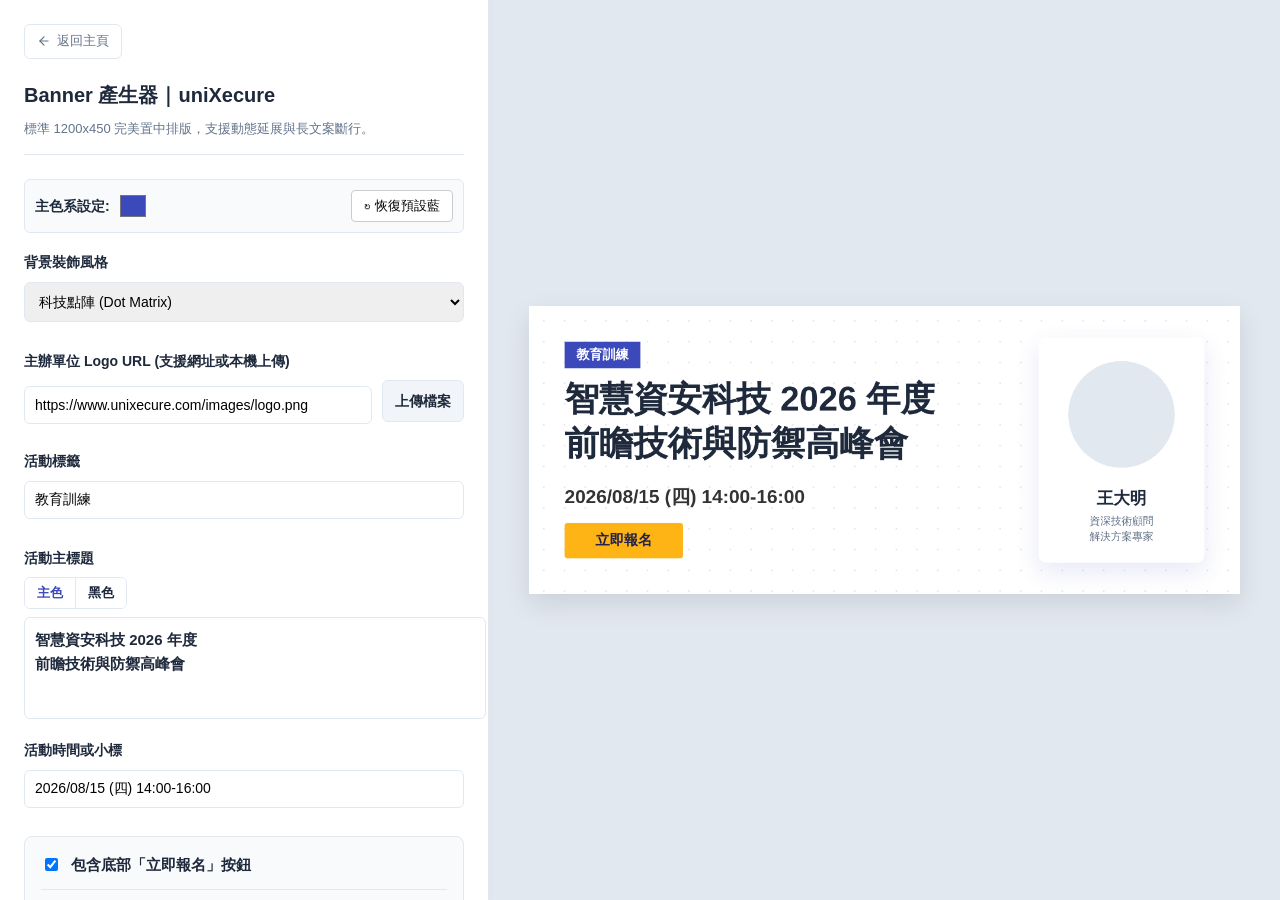
==== banner-maker/index.html @ 90fe5f15 "Update index.html" ====
<!DOCTYPE html>
<html lang="zh-TW">
<head>
    <meta charset="UTF-8">
    <title>Banner 產生器｜uniXecure</title>
    <link rel="icon" href="https://www.unixecure.com/favicon.ico" type="image/x-icon">
    <link rel="stylesheet" href="../style.css">
<style>
  /* --- Banner 專屬工具樣式 --- */
  .file-upload-wrapper { display: flex; align-items: center; gap: 10px; width: 100%; }
  .file-upload-btn { background: #f1f5f9; border: 1px solid var(--border-color); padding: 9px 12px; border-radius: 6px; font-size: 13px; cursor: pointer; color: var(--text-main); white-space: nowrap; }
  .file-upload-btn:hover { background: #e2e8f0; }
  input[type="file"] { display: none; }
  .color-picker-group { display: flex; gap: 15px; margin-bottom: 18px; padding: 10px; background: #f8fafc; border-radius: 6px; border: 1px solid var(--border-color); flex-wrap: wrap; }
  .color-item { display: flex; align-items: center; gap: 8px; font-size: 14px; font-weight: bold; width: 100%; }
  .color-item input[type="color"] { border: none; width: 30px; height: 30px; cursor: pointer; background: none; padding: 0; }
  
  /* --- 畫布預覽區樣式 --- */
  .preview-container { background-color: #e2e8f0; align-items: center; justify-content: center; padding: 40px; overflow: auto; }
  .canvas-wrapper { background: white; box-shadow: 0 10px 25px rgba(0,0,0,0.1); max-width: 100%; height: auto; display: flex; margin: auto; }
  canvas { display: block; width: 100%; height: auto; max-height: calc(100vh - 80px); object-fit: contain; }
</style>
</head>
<body class="tool-layout">

  <div class="sidebar">
    <a href="../index.html" class="back-to-home">
        <svg width="14" height="14" viewBox="0 0 24 24" fill="none" stroke="currentColor" stroke-width="2" stroke-linecap="round" stroke-linejoin="round" style="margin-right: 6px;"><line x1="19" y1="12" x2="5" y2="12"></line><polyline points="12 19 5 12 12 5"></polyline></svg>
        返回主頁
    </a>
    <div class="header">
      <h1>Banner 產生器｜uniXecure</h1>
      <p>標準 1200x450 完美置中排版，支援動態延展與長文案斷行。</p>
    </div>

    <div class="color-picker-group">
      <div class="color-item">
        主色系設定: 
        <input type="color" id="f-color" value="#3c49ba" oninput="updatePrimaryColor()">
        <button type="button" class="toolbar-btn" style="margin-left: auto; border: 1px solid #ccc; border-radius: 4px;" onclick="resetPrimaryColor()">↻ 恢復預設藍</button>
      </div>
    </div>

    <div class="form-group">
      <label>背景裝飾風格</label>
      <select id="f-bg-style" class="input-field" onchange="drawCanvas()">
        <option value="solid">純白俐落 (Solid White)</option>
        <option value="dots" selected>科技點陣 (Dot Matrix)</option>
        <option value="gradient">微光漸層 (Gradient)</option>
      </select>
    </div>

    <div class="form-group">
      <label>主辦單位 Logo URL (支援網址或本機上傳)</label>
      <div class="file-upload-wrapper">
        <input type="text" id="f-logo-url" class="input-field" value="https://www.unixecure.com/images/logo.png" oninput="loadLogoUrl()" style="margin-bottom: 0;">
        <label class="file-upload-btn">
          上傳檔案
          <input type="file" id="f-logo" accept="image/png, image/jpeg, image/svg+xml" onchange="handleImageUpload(event, 'logo')">
        </label>
      </div>
    </div>

    <div class="form-group">
      <label>活動標籤</label>
      <input type="text" id="f-tag" class="input-field" value="教育訓練" oninput="drawCanvas()">
    </div>

    <div class="form-group">
      <label>活動主標題</label>
      <div class="toolbar">
        <button type="button" class="toolbar-btn" onclick="setTextColor('primary')" style="color: var(--primary); font-weight: bold;">主色</button>
        <button type="button" class="toolbar-btn" onclick="setTextColor('#1e293b')" style="color: #1e293b; font-weight: bold;">黑色</button>
      </div>
      <div id="f-title" contenteditable="true" style="width: 100%; min-height: 80px; padding: 10px; border: 1px solid var(--border-color); border-radius: 6px; font-size: 15px; font-weight: bold; line-height: 1.6; background: #fff; outline: none; transition: 0.2s;" onfocus="this.style.borderColor='var(--primary)';" onblur="this.style.borderColor='var(--border-color)';" oninput="drawCanvas()">智慧資安科技 2026 年度<br>前瞻技術與防禦高峰會</div>
    </div>

    <div class="form-group">
      <label>活動時間或小標</label>
      <input type="text" id="f-date" class="input-field" value="2026/08/15 (四) 14:00-16:00" oninput="drawCanvas()">
    </div>

    <div class="section-card">
      <label class="section-card-header">
        <input type="checkbox" id="f-show-cta" checked onchange="toggleSection('cta-fields', this.checked); drawCanvas()"> 包含底部「立即報名」按鈕
      </label>
      <div id="cta-fields">
        <input type="text" id="f-cta-text" class="input-field" value="立即報名" oninput="drawCanvas()" style="margin-bottom: 0;">
      </div>
    </div>

    <div class="section-card">
      <label class="section-card-header">
        <input type="checkbox" id="f-show-speaker" checked onchange="toggleSection('speaker-fields', this.checked); drawCanvas()"> 包含右側講者資訊
      </label>
      <div id="speaker-fields">
        <div class="form-group">
          <label>講者照片 (自動裁切為圓形)</label>
          <div class="file-upload-wrapper">
            <label class="file-upload-btn">
              選擇檔案
              <input type="file" id="f-speaker-img" accept="image/png, image/jpeg" onchange="handleImageUpload(event, 'speaker')">
            </label>
          </div>
        </div>

        <div class="form-group">
          <label>講者姓名</label>
          <input type="text" id="f-speaker-name" class="input-field" value="王大明" oninput="drawCanvas()">
        </div>

        <div class="form-group" style="margin-bottom: 0;">
          <label>講者職稱 / 單位 (支援長文案與自動換行)</label>
          <textarea id="f-speaker-title" class="input-field" style="min-height: 70px; resize: vertical; margin-bottom: 0;" oninput="drawCanvas()">資深技術顧問
解決方案專家</textarea>
        </div>
      </div>
    </div>

    <button class="btn-download" onclick="downloadBanner()">
      <svg xmlns="http://www.w3.org/2000/svg" width="20" height="20" viewBox="0 0 24 24" fill="none" stroke="currentColor" stroke-width="2" stroke-linecap="round" stroke-linejoin="round">
        <path d="M21 15v4a2 2 0 0 1-2 2H5a2 2 0 0 1-2-2v-4"></path>
        <polyline points="7 10 12 15 17 10"></polyline>
        <line x1="12" y1="15" x2="12" y2="3"></line>
      </svg>
      下載 Banner 圖片 (PNG)
    </button>
  </div>

  <div class="preview-container">
    <div class="canvas-wrapper">
      <canvas id="bannerCanvas"></canvas>
    </div>
  </div>

  <script>
    const canvas = document.getElementById('bannerCanvas');
    const ctx = canvas.getContext('2d');
    
    let images = {
      logo: null,
      speaker: null
    };

    let currentPrimaryHex = '#3c49ba';

    function hexToRgb(hex) {
      let r = parseInt(hex.slice(1, 3), 16) || 0;
      let g = parseInt(hex.slice(3, 5), 16) || 0;
      let b = parseInt(hex.slice(5, 7), 16) || 0;
      return `rgb(${r}, ${g}, ${b})`;
    }

    function hexToRgba(hex, alpha) {
      let r = parseInt(hex.slice(1, 3), 16) || 0;
      let g = parseInt(hex.slice(3, 5), 16) || 0;
      let b = parseInt(hex.slice(5, 7), 16) || 0;
      return `rgba(${r}, ${g}, ${b}, ${alpha})`;
    }

    function resetPrimaryColor() {
      document.getElementById('f-color').value = '#3c49ba';
      updatePrimaryColor();
    }

    function updatePrimaryColor() {
      const newHex = document.getElementById('f-color').value;
      const oldRgb = hexToRgb(currentPrimaryHex);
      const newRgb = hexToRgb(newHex);
      
      const titleEl = document.getElementById('f-title');
      titleEl.innerHTML = titleEl.innerHTML.replace(new RegExp(currentPrimaryHex, 'gi'), newHex);
      titleEl.innerHTML = titleEl.innerHTML.replace(new RegExp(oldRgb.replace('(', '\\(').replace(')', '\\)'), 'gi'), newRgb);
      
      currentPrimaryHex = newHex;
      document.documentElement.style.setProperty('--primary', newHex);
      drawCanvas();
    }

    function setTextColor(hexCode) {
      const color = hexCode === 'primary' ? currentPrimaryHex : hexCode;
      document.execCommand('styleWithCSS', false, true);
      document.execCommand('foreColor', false, color);
      drawCanvas();
    }

    function toggleSection(id, show) {
      document.getElementById(id).style.display = show ? 'block' : 'none';
    }

    // 載入網址 Logo (防 CORS 崩潰機制)
   

    function handleImageUpload(event, type) {
      const file = event.target.files[0];
      if (!file) return;
      if (type === 'logo') {
        document.getElementById('f-logo-url').value = ''; // 若上傳本機檔案則清空網址列
      }
      const reader = new FileReader();
      reader.onload = function(e) {
        const img = new Image();
        img.onload = function() { images[type] = img; drawCanvas(); }
        img.src = e.target.result;
      }
      reader.readAsDataURL(file);
    }

    function roundRect(ctx, x, y, width, height, radius) {
      ctx.beginPath();
      ctx.moveTo(x + radius, y);
      ctx.lineTo(x + width - radius, y);
      ctx.quadraticCurveTo(x + width, y, x + width, y + radius);
      ctx.lineTo(x + width, y + height - radius);
      ctx.quadraticCurveTo(x + width, y + height, x + width - radius, y + height);
      ctx.lineTo(x + radius, y + height);
      ctx.quadraticCurveTo(x, y + height, x, y + height - radius);
      ctx.lineTo(x, y + radius);
      ctx.quadraticCurveTo(x, y, x + radius, y);
      ctx.closePath();
    }

    function getTokensFromNode(node, defaultColor) {
      let tokens = [];
      function traverse(n, color) {
        if (n.nodeType === 3) {
          let text = n.textContent;
          let parts = text.match(/([a-zA-Z0-9]+|\s|.)/g) || [];
          parts.forEach(p => tokens.push({ text: p, color: color }));
        } else if (n.nodeType === 1) {
          if (n.tagName === 'BR' || n.tagName === 'DIV' || n.tagName === 'P') {
            if (tokens.length > 0 && tokens[tokens.length-1].text !== '\n') {
              tokens.push({ text: '\n', color: color });
            }
          }
          let c = color;
          if (n.style && n.style.color) c = n.style.color;
          else if (n.tagName === 'FONT' && n.color) c = n.color;
          n.childNodes.forEach(child => traverse(child, c));
        }
      }
      traverse(node, defaultColor);
      return tokens;
    }

    function measureColoredText(ctx, tokens, maxWidth, lineHeight) {
      let cx = 0;
      let lines = 1;
      for (let i = 0; i < tokens.length; i++) {
        let token = tokens[i];
        if (token.text === '\n') { cx = 0; lines++; continue; }
        let w = ctx.measureText(token.text).width;
        if (cx + w > maxWidth && cx !== 0 && token.text.trim() !== '') {
          cx = 0; lines++;
        }
        cx += w;
      }
      return lines * lineHeight;
    }

    function drawColoredText(ctx, tokens, x, y, maxWidth, lineHeight) {
      ctx.textBaseline = 'top';
      let cx = x;
      let cy = y;
      for (let i = 0; i < tokens.length; i++) {
        let token = tokens[i];
        if (token.text === '\n') { cx = x; cy += lineHeight; continue; }
        
        ctx.fillStyle = token.color;
        let w = ctx.measureText(token.text).width;
        
        if (cx + w > x + maxWidth && cx !== x && token.text.trim() !== '') {
          cx = x; cy += lineHeight;
        }
        ctx.fillText(token.text, cx, cy);
        cx += w;
      }
      ctx.textBaseline = 'alphabetic';
    }

    function drawWrappedTextCentered(ctx, text, x, y, maxWidth, lineHeight) {
      let paragraphs = (text || "").split('\n');
      let cy = y;
      
      paragraphs.forEach(paragraph => {
        let chars = paragraph.split('');
        let line = '';
        for (let n = 0; n < chars.length; n++) {
          let testLine = line + chars[n];
          let metrics = ctx.measureText(testLine);
          if (metrics.width > maxWidth && n > 0) {
            ctx.fillText(line, x, cy);
            line = chars[n];
            cy += lineHeight;
          } else {
            line = testLine;
          }
        }
        ctx.fillText(line, x, cy);
        cy += lineHeight;
      });
    }

    // --- 核心排版引擎 ---
    function drawCanvas() {
      // 加入防呆層，如果繪圖拋出錯誤，會直接在畫布上顯示紅字，確保不會「一片空白」
      try {
        const showSpeaker = document.getElementById('f-show-speaker').checked;
        const showCta = document.getElementById('f-show-cta').checked;
        const primaryColor = document.getElementById('f-color').value;
        const bgStyle = document.getElementById('f-bg-style').value;
        const tagText = document.getElementById('f-tag').value || "";
        const dateText = document.getElementById('f-date').value || "";

        const elementGap = 26;

        // 1. 測量 Logo & Tag 區塊
        const logoH = 45;
        const tagH = 45;
        const row1H = (images.logo || tagText) ? Math.max(logoH, tagH) : 0;

        // 2. 測量標題區塊
        ctx.font = 'bold 58px "Microsoft JhengHei", sans-serif';
        const titleEl = document.getElementById('f-title');
        const titleTokens = getTokensFromNode(titleEl, '#1e293b');
        const maxTitleW = showSpeaker ? 700 : 1050;
        const titleLineH = 75;
        const row2H = measureColoredText(ctx, titleTokens, maxTitleW, titleLineH);

        // 3. 測量時間與按鈕
        const row3H = dateText ? 32 : 0;
        const row4H = showCta ? 60 : 0;

        // 計算總內容高度
        let rows = [];
        if (row1H > 0) rows.push(row1H);
        if (row2H > 0) rows.push(row2H);
        if (row3H > 0) rows.push(row3H);
        if (row4H > 0) rows.push(row4H);
        
        const totalContentH = rows.reduce((sum, h) => sum + h, 0) + (rows.length > 1 ? (rows.length - 1) * elementGap : 0);

        // 4. 設定 Canvas 尺寸 (扁預設: 1200x450)
        const PRESET_FLAT_HEIGHT = 450; 
        let finalHeight = Math.max(PRESET_FLAT_HEIGHT, totalContentH + 120); 
        if (showSpeaker) {
          finalHeight = Math.max(finalHeight, 380 + 80); 
        }

        canvas.width = 1200;
        canvas.height = finalHeight;

        // 繪製背景
        ctx.fillStyle = '#ffffff';
        ctx.fillRect(0, 0, canvas.width, canvas.height);

        if (bgStyle === 'dots') {
          ctx.fillStyle = hexToRgba(primaryColor, 0.15);
          for (let x = 25; x < canvas.width; x += 35) {
            for (let y = 25; y < canvas.height; y += 35) {
              ctx.beginPath(); ctx.arc(x, y, 1.5, 0, Math.PI * 2); ctx.fill();
            }
          }
        } else if (bgStyle === 'gradient') {
          const gradient = ctx.createLinearGradient(0, 0, canvas.width, canvas.height);
          gradient.addColorStop(0, '#ffffff');
          gradient.addColorStop(1, hexToRgba(primaryColor, 0.15));
          ctx.fillStyle = gradient;
          ctx.fillRect(0, 0, canvas.width, canvas.height);
        }

        // 5. 計算完美置中 Y 軸
        let currentY = (finalHeight - totalContentH) / 2;

        // [Row 1] Logo & Tag
        if (row1H > 0) {
          let tagStartX = 60;
          if (images.logo && images.logo.height > 0) {
            const logoScale = logoH / images.logo.height;
            const logoW = images.logo.width * logoScale;
            ctx.drawImage(images.logo, 60, currentY, logoW, logoH);
            tagStartX += logoW + 24;
          }
          
          if (tagText) {
            ctx.font = 'bold 22px "Microsoft JhengHei", sans-serif';
            const tagW = ctx.measureText(tagText).width + 40;
            ctx.fillStyle = primaryColor;
            ctx.fillRect(tagStartX, currentY, tagW, tagH); 
            
            ctx.fillStyle = '#ffffff';
            ctx.textAlign = 'center';
            ctx.textBaseline = 'middle';
            ctx.fillText(tagText, tagStartX + tagW / 2, currentY + tagH / 2);
            ctx.textAlign = 'left';
            ctx.textBaseline = 'alphabetic';
          }
          currentY += row1H + elementGap;
        }

        // [Row 2] Title
        ctx.font = 'bold 58px "Microsoft JhengHei", sans-serif';
        drawColoredText(ctx, titleTokens, 60, currentY, maxTitleW, titleLineH);
        currentY += row2H + elementGap;

        // [Row 3] Date
        if (row3H > 0) {
          ctx.fillStyle = '#333333';
          ctx.font = 'bold 32px "Microsoft JhengHei", sans-serif';
          ctx.textBaseline = 'top';
          ctx.fillText(dateText, 60, currentY);
          ctx.textBaseline = 'alphabetic';
          currentY += row3H + elementGap;
        }

        // [Row 4] CTA Button
        if (row4H > 0) {
          ctx.fillStyle = '#ffb415';
          roundRect(ctx, 60, currentY, 200, row4H, 6);
          ctx.fill();
          
          ctx.fillStyle = '#21234a';
          ctx.font = 'bold 24px "Microsoft JhengHei", sans-serif';
          const ctaText = document.getElementById('f-cta-text').value || "立即報名";
          ctx.textAlign = 'center';
          ctx.textBaseline = 'middle';
          ctx.fillText(ctaText, 160, currentY + row4H / 2);
          ctx.textAlign = 'left';
          ctx.textBaseline = 'alphabetic';
        }

        // 6. 繪製右側講者卡片
        if (showSpeaker) {
          const cardW = 280;
          const cardH = 380;
          const cardX = 860;
          const cardY = (finalHeight - cardH) / 2;
          
          // 陰影 (更淺、更糊、主色系)
          ctx.shadowColor = hexToRgba(primaryColor, 0.12);
          ctx.shadowBlur = 40;
          ctx.shadowOffsetY = 15;
          ctx.fillStyle = '#ffffff';
          roundRect(ctx, cardX, cardY, cardW, cardH, 16);
          ctx.fill();
          
          ctx.shadowColor = 'transparent';

          const imgRadius = 90;
          const imgX = cardX + cardW / 2;
          const imgY = cardY + 130;

          ctx.save();
          ctx.beginPath();
          ctx.arc(imgX, imgY, imgRadius, 0, Math.PI * 2, true);
          ctx.closePath();
          ctx.clip();

          if (images.speaker && images.speaker.width > 0) {
            const size = Math.min(images.speaker.width, images.speaker.height);
            const sx = (images.speaker.width - size) / 2;
            const sy = (images.speaker.height - size) / 2;
            ctx.drawImage(images.speaker, sx, sy, size, size, imgX - imgRadius, imgY - imgRadius, imgRadius * 2, imgRadius * 2);
          } else {
            ctx.fillStyle = '#e2e8f0';
            ctx.fill();
          }
          ctx.restore();

          const speakerName = document.getElementById('f-speaker-name').value || "";
          ctx.textAlign = 'center';
          ctx.fillStyle = '#1e293b';
          ctx.font = 'bold 28px "Microsoft JhengHei", sans-serif';
          ctx.fillText(speakerName, cardX + cardW / 2, cardY + 280);

          const speakerTitle = document.getElementById('f-speaker-title').value || "";
          ctx.fillStyle = '#64748b';
          ctx.font = '18px "Microsoft JhengHei", sans-serif';
          drawWrappedTextCentered(ctx, speakerTitle, cardX + cardW / 2, cardY + 315, cardW - 40, 26);
          
          ctx.textAlign = 'left';
        }

      } catch (err) {
        // 防護網：如果有語法或取值錯誤，將直接在畫布印出紅字，而不會一片空白
        canvas.width = 1200; canvas.height = 450;
        ctx.fillStyle = '#ffffff'; ctx.fillRect(0, 0, 1200, 450);
        ctx.fillStyle = '#E1251B'; ctx.font = '24px sans-serif';
        ctx.fillText('繪圖發生錯誤，請檢查輸入內容：', 50, 100);
        ctx.fillText(err.message, 50, 140);
        console.error(err);
      }
    }

    // 載入網址 Logo (防 CORS 崩潰機制升級版)
function loadLogoUrl() {
  const url = document.getElementById('f-logo-url').value.trim();
  if (!url) {
    images.logo = null;
    drawCanvas();
    return;
  }
  
  const img = new Image();
  img.crossOrigin = "Anonymous"; // 第一次嘗試：標準跨域請求
  img.onload = () => { images.logo = img; drawCanvas(); };
  img.onerror = () => { 
    // 第一次失敗時，使用 CORS Proxy 代理服務繞過限制
    const proxyUrl = 'https://api.allorigins.win/raw?url=' + encodeURIComponent(url);
    const proxyImg = new Image();
    proxyImg.crossOrigin = "Anonymous";
    
    proxyImg.onload = () => { images.logo = proxyImg; drawCanvas(); };
    proxyImg.onerror = () => { 
      // 如果代理也失敗，清空圖片並提示使用者
      alert("無法載入該網址的圖片。伺服器阻擋了存取，請改用「上傳本地圖片」功能。");
      images.logo = null; 
      drawCanvas(); 
    };
    
    proxyImg.src = proxyUrl;
  };
  
  img.src = url;
}

// 執行下載並捕捉錯誤
function downloadBanner() {
  const today = new Date();
  const yyyy = today.getFullYear();
  const mm = String(today.getMonth() + 1).padStart(2, '0');
  const dd = String(today.getDate()).padStart(2, '0');
  
  try {
    // 嘗試輸出圖片
    const dataUrl = canvas.toDataURL('image/png');
    const link = document.createElement('a');
    link.download = `${yyyy}${mm}${dd}_banner.png`;
    link.href = dataUrl;
    link.click();
  } catch (error) {
    // 捕捉 Canvas 污染造成的安全性錯誤
    if (error.name === "SecurityError") {
      alert("下載失敗：因為載入了外部網址的圖片，基於瀏覽器安全性 (CORS) 阻擋了下載功能。\n\n解決方法：請將該 Logo 下載到電腦中，改用「上傳檔案」的方式加入，即可正常下載。");
    } else {
      alert("下載時發生未知的錯誤：" + error.message);
    }
  }
}

    window.onload = () => {
      loadLogoUrl();
      drawCanvas();
    };
  </script>
</body>
</html>
---- style.css ----
/* =========================================
   1. 全域變數與基礎字體設定 (三份 HTML 共用)
   ========================================= */
:root {
  --primary: #3c49ba;
  --secondary: #ffb415;
  --danger: #E1251B;
  --bg-color: #ffffff;
  --border-color: #e2e8f0;
  --text-main: #1e293b;
  --text-muted: #64748b;
}

body {
  margin: 0; 
  padding: 0;
  font-family: 'Helvetica Neue', Helvetica, Arial, 'Microsoft JhengHei', sans-serif;
  background-color: #f8fafc; 
  color: var(--text-main);
  line-height: 1.6;
}

/* =========================================
   2. 首頁專屬排版 (index.html 專用)
   ========================================= */
.dashboard-body {
  display: flex; flex-direction: column; align-items: center; justify-content: center; min-height: 100vh;
}
.container { width: 100%; max-width: 900px; padding: 40px 20px; }
.dashboard-header { text-align: center; margin-bottom: 60px; }
.dashboard-header h1 { font-size: 32px; font-weight: 700; color: var(--primary); margin-bottom: 12px; letter-spacing: -0.5px; }
.dashboard-header p { font-size: 16px; color: var(--text-muted); }
.tools-grid { display: grid; grid-template-columns: repeat(auto-fit, minmax(320px, 1fr)); gap: 30px; }
.tool-card { background-color: var(--bg-color); border: 1px solid var(--border-color); border-radius: 12px; padding: 40px 32px; text-decoration: none; color: inherit; transition: all 0.3s ease; box-shadow: 0 4px 6px rgba(0, 0, 0, 0.02); display: flex; flex-direction: column; align-items: flex-start; }
.tool-card:hover { transform: translateY(-4px); border-color: var(--primary); box-shadow: 0 12px 24px rgba(60, 73, 186, 0.15); }
.icon-wrapper { width: 48px; height: 48px; background-color: rgba(60, 73, 186, 0.08); border-radius: 10px; display: flex; align-items: center; justify-content: center; margin-bottom: 24px; color: var(--primary); }
.tool-title { font-size: 20px; font-weight: 600; margin-bottom: 8px; }
.tool-desc { font-size: 14px; color: var(--text-muted); margin-bottom: 24px; flex-grow: 1; }
.action-link { font-size: 14px; font-weight: 600; color: var(--primary); display: flex; align-items: center; gap: 4px; }
.action-link svg { transition: transform 0.2s ease; }
.tool-card:hover .action-link svg { transform: translateX(4px); }

/* =========================================
   3. 工具頁面共用排版 (Banner & EDM 專用)
   ========================================= */
.tool-layout {
  display: flex; 
  height: 100vh; 
  overflow: hidden;
}

.sidebar {
  width: 440px; 
  background-color: var(--bg-color);
  border-right: 1px solid var(--border-color);
  padding: 24px; 
  overflow-y: auto;
  box-shadow: 2px 0 10px rgba(0,0,0,0.02); 
  z-index: 10;
}

.header { margin-bottom: 24px; padding-bottom: 16px; border-bottom: 1px solid var(--border-color); }
.header h1 { margin: 0; font-size: 20px; color: var(--text-main); }
.header p { margin: 8px 0 0 0; font-size: 13px; color: var(--text-muted); line-height: 1.5;}

.preview-container {
  flex: 1; display: flex; flex-direction: column;
}

/* =========================================
   4. 表單與輸入框共用組件
   ========================================= */
.form-group { margin-bottom: 20px; }
.form-group label { display: block; font-size: 14px; font-weight: bold; margin-bottom: 8px; color: var(--text-main); }

.input-field {
  width: 100%; padding: 10px; border: 1px solid var(--border-color);
  border-radius: 6px; font-size: 14px; box-sizing: border-box;
  transition: border-color 0.2s; margin-bottom: 8px;
}
.input-field:focus { outline: none; border-color: var(--primary); box-shadow: 0 0 0 3px rgba(60, 73, 186, 0.1); }

/* =========================================
   5. 卡片與工具列共用組件
   ========================================= */
.section-card {
  background-color: #f8fafc; border: 1px solid var(--border-color);
  border-radius: 8px; padding: 16px; margin-bottom: 24px;
}
.section-card-header {
  display: flex; align-items: center; gap: 10px; font-size: 15px;
  font-weight: bold; margin-bottom: 16px; padding-bottom: 12px; border-bottom: 1px solid var(--border-color); cursor: pointer;
}

.toolbar { display: flex; border: 1px solid var(--border-color); border-radius: 6px; overflow: hidden; width: fit-content; margin-bottom: 8px; }
.toolbar-btn {
  cursor: pointer; background: #fff; border: none; border-right: 1px solid var(--border-color);
  padding: 6px 12px; font-size: 13px; transition: background 0.1s;
}
.toolbar-btn:last-child { border-right: none; }
.toolbar-btn:hover { background: #f1f5f9; }

/* =========================================
   6. 下載按鈕共用樣式
   ========================================= */
.btn-download {
  display: flex; justify-content: center; align-items: center; gap: 8px;
  width: 100%; padding: 16px; background: linear-gradient(135deg, var(--primary), #2563eb);
  color: white; text-align: center; border: none; border-radius: 8px; 
  font-size: 16px; font-weight: bold; letter-spacing: 1px;
  cursor: pointer; box-shadow: 0 4px 6px -1px rgba(60, 73, 186, 0.4);
  transition: all 0.2s ease; margin-top: 30px; margin-bottom: 20px;
}
.btn-download:hover { transform: translateY(-2px); box-shadow: 0 6px 12px -2px rgba(60, 73, 186, 0.5); }
.btn-download:active { transform: translateY(0); box-shadow: 0 2px 4px -1px rgba(60, 73, 186, 0.4); }


/* ==========================================
   7. 共用返回主頁按鈕樣式 (Sidebar 內嵌版)
   ========================================== */
.back-to-home {
  display: inline-flex;
  align-items: center;
  padding: 6px 12px;
  background-color: var(--bg-color);
  color: var(--text-muted); /* 使用次要文字顏色，避免搶走大標題風采 */
  border: 1px solid var(--border-color);
  border-radius: 6px;
  text-decoration: none;
  font-size: 13px;
  font-weight: 500;
  margin-bottom: 20px; /* 與下方大標題保持呼吸空間 */
  transition: all 0.2s ease;
}

.back-to-home:hover {
  color: var(--primary);
  border-color: var(--primary);
  background-color: #f8fafc;
  transform: translateY(-1px);
}
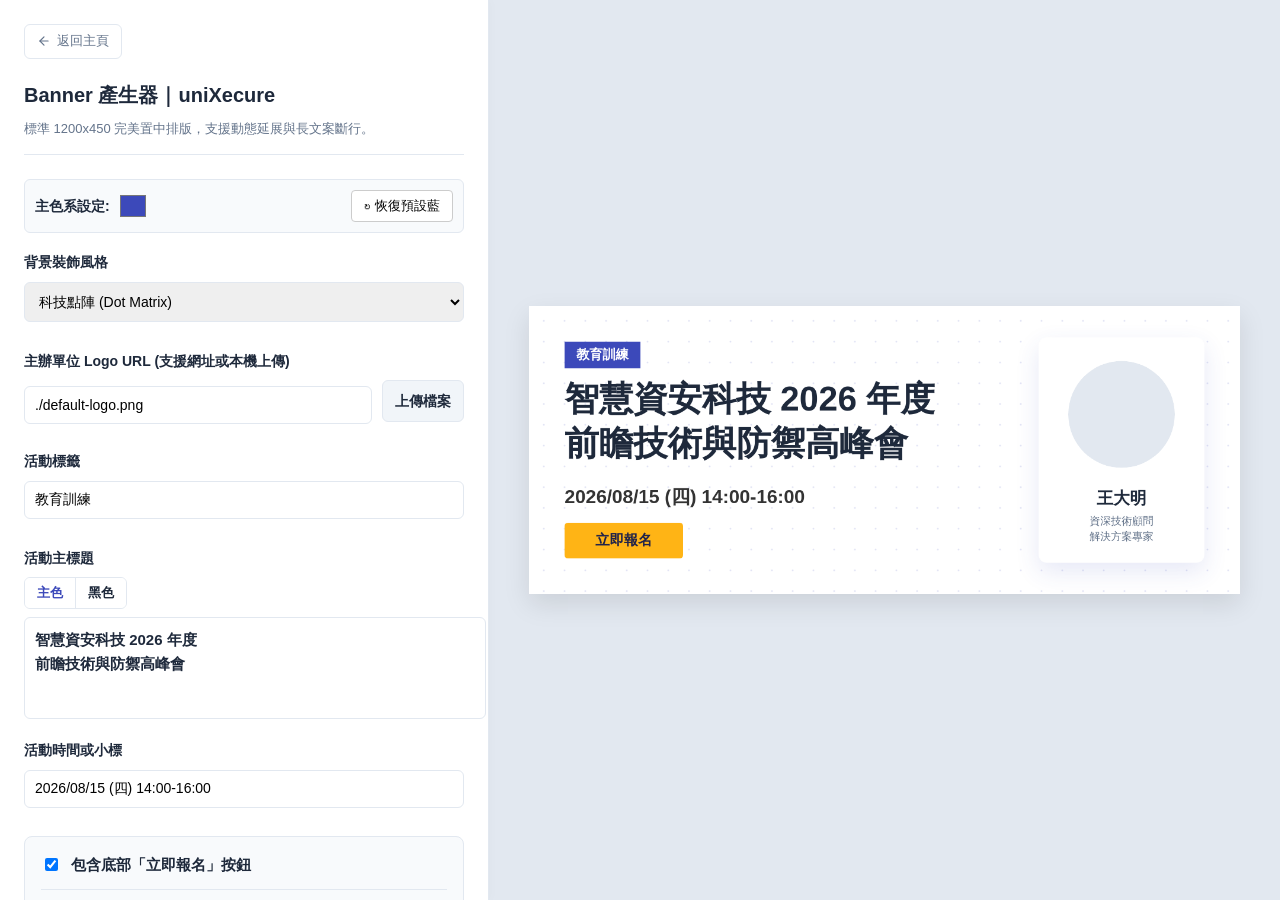
==== commit fe61b465: "Update index.html" ====
--- a/banner-maker/index.html
+++ b/banner-maker/index.html
@@ -53,7 +53,7 @@
     <div class="form-group">
       <label>主辦單位 Logo URL (支援網址或本機上傳)</label>
       <div class="file-upload-wrapper">
-        <input type="text" id="f-logo-url" class="input-field" value="https://www.unixecure.com/images/logo.png" oninput="loadLogoUrl()" style="margin-bottom: 0;">
+        <input type="text" id="f-logo-url" class="input-field" value="./default-logo.png" oninput="loadLogoUrl()" style="margin-bottom: 0;">
         <label class="file-upload-btn">
           上傳檔案
           <input type="file" id="f-logo" accept="image/png, image/jpeg, image/svg+xml" onchange="handleImageUpload(event, 'logo')">
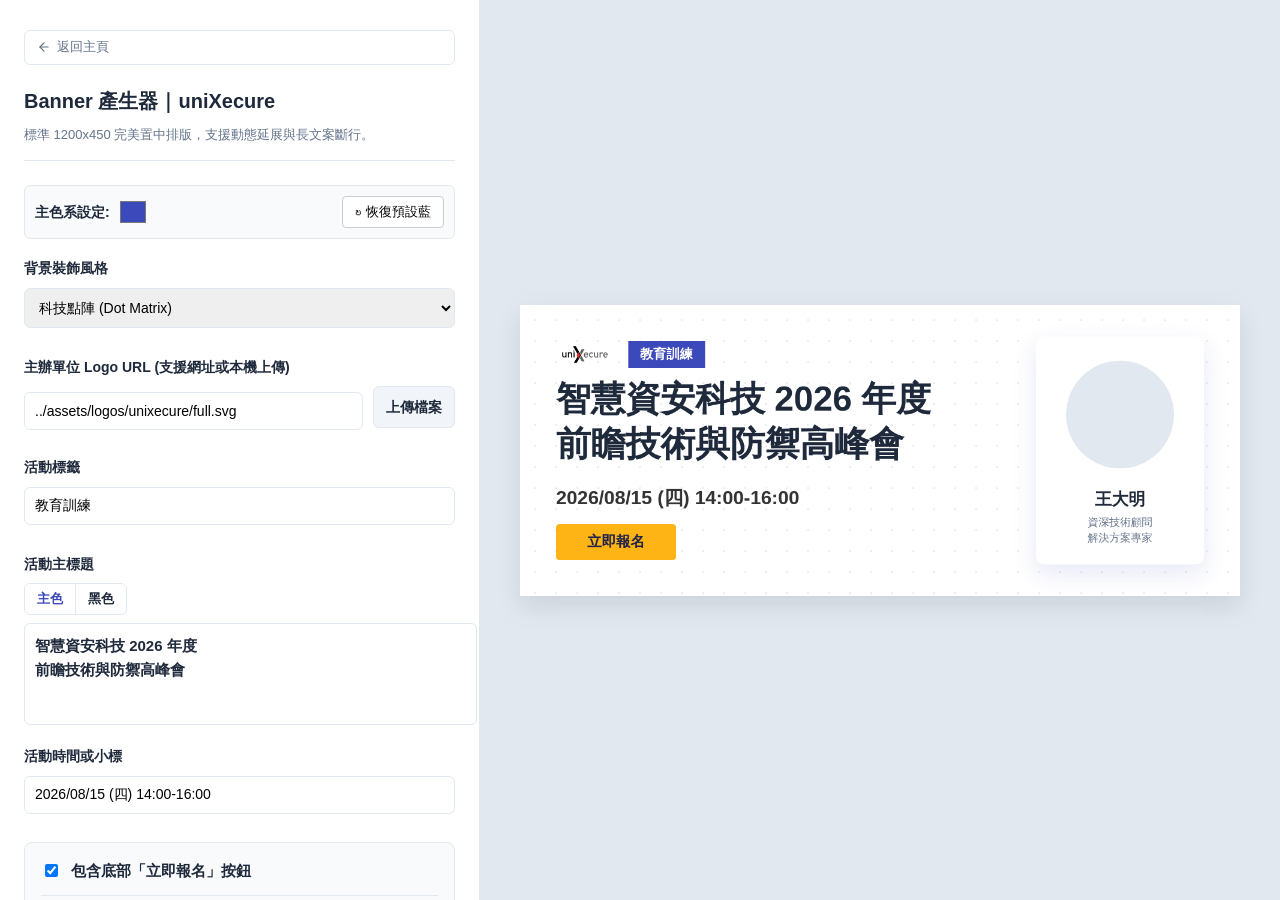
==== commit 1774ec90: "預設logo跟統一sidebar" ====
--- a/banner-maker/index.html
+++ b/banner-maker/index.html
@@ -53,7 +53,7 @@
     <div class="form-group">
       <label>主辦單位 Logo URL (支援網址或本機上傳)</label>
       <div class="file-upload-wrapper">
-        <input type="text" id="f-logo-url" class="input-field" value="./default-logo.png" oninput="loadLogoUrl()" style="margin-bottom: 0;">
+        <input type="text" id="f-logo-url" class="input-field" value="../assets/logos/unixecure/full.svg" oninput="loadLogoUrl()" style="margin-bottom: 0;">
         <label class="file-upload-btn">
           上傳檔案
           <input type="file" id="f-logo" accept="image/png, image/jpeg, image/svg+xml" onchange="handleImageUpload(event, 'logo')">
--- a/style.css
+++ b/style.css
@@ -49,14 +49,21 @@
   overflow: hidden;
 }
 
+/* =========================================
+   全站工具側邊欄 (Sidebar) 統一主架構
+   ========================================= */
 .sidebar {
-  width: 440px; 
+  width: 480px;          /* 統一採用寬敞舒適的標準寬度 */
+  height: 100vh;         /* 強制固定與螢幕等高 */
+  overflow-y: auto;      /* 當內容過長時，允許側邊欄獨立內部滾動 */
+  box-sizing: border-box;/* 確保 padding 不會撐破寬度 */
+  
+  /* 以下為原本共用的視覺基礎（可根據您原有的樣式調整或保留） */
+  padding: 30px 24px;
   background-color: var(--bg-color);
   border-right: 1px solid var(--border-color);
-  padding: 24px; 
-  overflow-y: auto;
-  box-shadow: 2px 0 10px rgba(0,0,0,0.02); 
-  z-index: 10;
+  display: flex;
+  flex-direction: column;
 }
 
 .header { margin-bottom: 24px; padding-bottom: 16px; border-bottom: 1px solid var(--border-color); }
@@ -109,7 +116,7 @@
   color: white; text-align: center; border: none; border-radius: 8px; 
   font-size: 16px; font-weight: bold; letter-spacing: 1px;
   cursor: pointer; box-shadow: 0 4px 6px -1px rgba(60, 73, 186, 0.4);
-  transition: all 0.2s ease; margin-top: 30px; margin-bottom: 20px;
+  transition: all 0.2s ease; margin-top: 30px; margin-bottom: 80px;
 }
 .btn-download:hover { transform: translateY(-2px); box-shadow: 0 6px 12px -2px rgba(60, 73, 186, 0.5); }
 .btn-download:active { transform: translateY(0); box-shadow: 0 2px 4px -1px rgba(60, 73, 186, 0.4); }
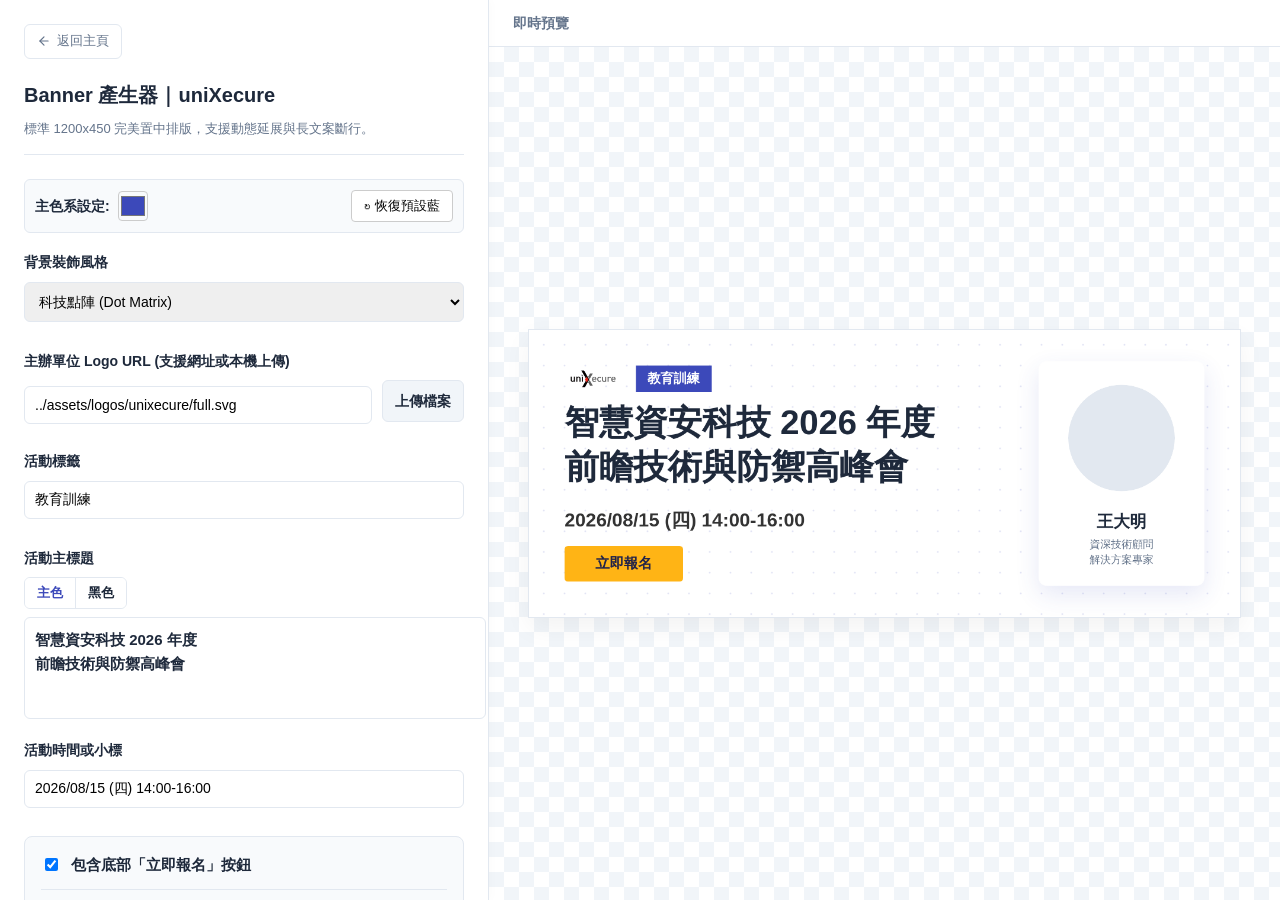
==== commit 6ad614a6: "html 瘦身、logo 變svg但產品還沒弄" ====
--- a/banner-maker/index.html
+++ b/banner-maker/index.html
@@ -5,21 +5,6 @@
     <title>Banner 產生器｜uniXecure</title>
     <link rel="icon" href="https://www.unixecure.com/favicon.ico" type="image/x-icon">
     <link rel="stylesheet" href="../style.css">
-<style>
-  /* --- Banner 專屬工具樣式 --- */
-  .file-upload-wrapper { display: flex; align-items: center; gap: 10px; width: 100%; }
-  .file-upload-btn { background: #f1f5f9; border: 1px solid var(--border-color); padding: 9px 12px; border-radius: 6px; font-size: 13px; cursor: pointer; color: var(--text-main); white-space: nowrap; }
-  .file-upload-btn:hover { background: #e2e8f0; }
-  input[type="file"] { display: none; }
-  .color-picker-group { display: flex; gap: 15px; margin-bottom: 18px; padding: 10px; background: #f8fafc; border-radius: 6px; border: 1px solid var(--border-color); flex-wrap: wrap; }
-  .color-item { display: flex; align-items: center; gap: 8px; font-size: 14px; font-weight: bold; width: 100%; }
-  .color-item input[type="color"] { border: none; width: 30px; height: 30px; cursor: pointer; background: none; padding: 0; }
-  
-  /* --- 畫布預覽區樣式 --- */
-  .preview-container { background-color: #e2e8f0; align-items: center; justify-content: center; padding: 40px; overflow: auto; }
-  .canvas-wrapper { background: white; box-shadow: 0 10px 25px rgba(0,0,0,0.1); max-width: 100%; height: auto; display: flex; margin: auto; }
-  canvas { display: block; width: 100%; height: auto; max-height: calc(100vh - 80px); object-fit: contain; }
-</style>
 </head>
 <body class="tool-layout">
 
@@ -128,430 +113,15 @@
   </div>
 
   <div class="preview-container">
+    <div class="preview-header">
+      <span>即時預覽</span>
+    </div>
+    
     <div class="canvas-wrapper">
       <canvas id="bannerCanvas"></canvas>
     </div>
   </div>
 
-  <script>
-    const canvas = document.getElementById('bannerCanvas');
-    const ctx = canvas.getContext('2d');
-    
-    let images = {
-      logo: null,
-      speaker: null
-    };
-
-    let currentPrimaryHex = '#3c49ba';
-
-    function hexToRgb(hex) {
-      let r = parseInt(hex.slice(1, 3), 16) || 0;
-      let g = parseInt(hex.slice(3, 5), 16) || 0;
-      let b = parseInt(hex.slice(5, 7), 16) || 0;
-      return `rgb(${r}, ${g}, ${b})`;
-    }
-
-    function hexToRgba(hex, alpha) {
-      let r = parseInt(hex.slice(1, 3), 16) || 0;
-      let g = parseInt(hex.slice(3, 5), 16) || 0;
-      let b = parseInt(hex.slice(5, 7), 16) || 0;
-      return `rgba(${r}, ${g}, ${b}, ${alpha})`;
-    }
-
-    function resetPrimaryColor() {
-      document.getElementById('f-color').value = '#3c49ba';
-      updatePrimaryColor();
-    }
-
-    function updatePrimaryColor() {
-      const newHex = document.getElementById('f-color').value;
-      const oldRgb = hexToRgb(currentPrimaryHex);
-      const newRgb = hexToRgb(newHex);
-      
-      const titleEl = document.getElementById('f-title');
-      titleEl.innerHTML = titleEl.innerHTML.replace(new RegExp(currentPrimaryHex, 'gi'), newHex);
-      titleEl.innerHTML = titleEl.innerHTML.replace(new RegExp(oldRgb.replace('(', '\\(').replace(')', '\\)'), 'gi'), newRgb);
-      
-      currentPrimaryHex = newHex;
-      document.documentElement.style.setProperty('--primary', newHex);
-      drawCanvas();
-    }
-
-    function setTextColor(hexCode) {
-      const color = hexCode === 'primary' ? currentPrimaryHex : hexCode;
-      document.execCommand('styleWithCSS', false, true);
-      document.execCommand('foreColor', false, color);
-      drawCanvas();
-    }
-
-    function toggleSection(id, show) {
-      document.getElementById(id).style.display = show ? 'block' : 'none';
-    }
-
-    // 載入網址 Logo (防 CORS 崩潰機制)
-   
-
-    function handleImageUpload(event, type) {
-      const file = event.target.files[0];
-      if (!file) return;
-      if (type === 'logo') {
-        document.getElementById('f-logo-url').value = ''; // 若上傳本機檔案則清空網址列
-      }
-      const reader = new FileReader();
-      reader.onload = function(e) {
-        const img = new Image();
-        img.onload = function() { images[type] = img; drawCanvas(); }
-        img.src = e.target.result;
-      }
-      reader.readAsDataURL(file);
-    }
-
-    function roundRect(ctx, x, y, width, height, radius) {
-      ctx.beginPath();
-      ctx.moveTo(x + radius, y);
-      ctx.lineTo(x + width - radius, y);
-      ctx.quadraticCurveTo(x + width, y, x + width, y + radius);
-      ctx.lineTo(x + width, y + height - radius);
-      ctx.quadraticCurveTo(x + width, y + height, x + width - radius, y + height);
-      ctx.lineTo(x + radius, y + height);
-      ctx.quadraticCurveTo(x, y + height, x, y + height - radius);
-      ctx.lineTo(x, y + radius);
-      ctx.quadraticCurveTo(x, y, x + radius, y);
-      ctx.closePath();
-    }
-
-    function getTokensFromNode(node, defaultColor) {
-      let tokens = [];
-      function traverse(n, color) {
-        if (n.nodeType === 3) {
-          let text = n.textContent;
-          let parts = text.match(/([a-zA-Z0-9]+|\s|.)/g) || [];
-          parts.forEach(p => tokens.push({ text: p, color: color }));
-        } else if (n.nodeType === 1) {
-          if (n.tagName === 'BR' || n.tagName === 'DIV' || n.tagName === 'P') {
-            if (tokens.length > 0 && tokens[tokens.length-1].text !== '\n') {
-              tokens.push({ text: '\n', color: color });
-            }
-          }
-          let c = color;
-          if (n.style && n.style.color) c = n.style.color;
-          else if (n.tagName === 'FONT' && n.color) c = n.color;
-          n.childNodes.forEach(child => traverse(child, c));
-        }
-      }
-      traverse(node, defaultColor);
-      return tokens;
-    }
-
-    function measureColoredText(ctx, tokens, maxWidth, lineHeight) {
-      let cx = 0;
-      let lines = 1;
-      for (let i = 0; i < tokens.length; i++) {
-        let token = tokens[i];
-        if (token.text === '\n') { cx = 0; lines++; continue; }
-        let w = ctx.measureText(token.text).width;
-        if (cx + w > maxWidth && cx !== 0 && token.text.trim() !== '') {
-          cx = 0; lines++;
-        }
-        cx += w;
-      }
-      return lines * lineHeight;
-    }
-
-    function drawColoredText(ctx, tokens, x, y, maxWidth, lineHeight) {
-      ctx.textBaseline = 'top';
-      let cx = x;
-      let cy = y;
-      for (let i = 0; i < tokens.length; i++) {
-        let token = tokens[i];
-        if (token.text === '\n') { cx = x; cy += lineHeight; continue; }
-        
-        ctx.fillStyle = token.color;
-        let w = ctx.measureText(token.text).width;
-        
-        if (cx + w > x + maxWidth && cx !== x && token.text.trim() !== '') {
-          cx = x; cy += lineHeight;
-        }
-        ctx.fillText(token.text, cx, cy);
-        cx += w;
-      }
-      ctx.textBaseline = 'alphabetic';
-    }
-
-    function drawWrappedTextCentered(ctx, text, x, y, maxWidth, lineHeight) {
-      let paragraphs = (text || "").split('\n');
-      let cy = y;
-      
-      paragraphs.forEach(paragraph => {
-        let chars = paragraph.split('');
-        let line = '';
-        for (let n = 0; n < chars.length; n++) {
-          let testLine = line + chars[n];
-          let metrics = ctx.measureText(testLine);
-          if (metrics.width > maxWidth && n > 0) {
-            ctx.fillText(line, x, cy);
-            line = chars[n];
-            cy += lineHeight;
-          } else {
-            line = testLine;
-          }
-        }
-        ctx.fillText(line, x, cy);
-        cy += lineHeight;
-      });
-    }
-
-    // --- 核心排版引擎 ---
-    function drawCanvas() {
-      // 加入防呆層，如果繪圖拋出錯誤，會直接在畫布上顯示紅字，確保不會「一片空白」
-      try {
-        const showSpeaker = document.getElementById('f-show-speaker').checked;
-        const showCta = document.getElementById('f-show-cta').checked;
-        const primaryColor = document.getElementById('f-color').value;
-        const bgStyle = document.getElementById('f-bg-style').value;
-        const tagText = document.getElementById('f-tag').value || "";
-        const dateText = document.getElementById('f-date').value || "";
-
-        const elementGap = 26;
-
-        // 1. 測量 Logo & Tag 區塊
-        const logoH = 45;
-        const tagH = 45;
-        const row1H = (images.logo || tagText) ? Math.max(logoH, tagH) : 0;
-
-        // 2. 測量標題區塊
-        ctx.font = 'bold 58px "Microsoft JhengHei", sans-serif';
-        const titleEl = document.getElementById('f-title');
-        const titleTokens = getTokensFromNode(titleEl, '#1e293b');
-        const maxTitleW = showSpeaker ? 700 : 1050;
-        const titleLineH = 75;
-        const row2H = measureColoredText(ctx, titleTokens, maxTitleW, titleLineH);
-
-        // 3. 測量時間與按鈕
-        const row3H = dateText ? 32 : 0;
-        const row4H = showCta ? 60 : 0;
-
-        // 計算總內容高度
-        let rows = [];
-        if (row1H > 0) rows.push(row1H);
-        if (row2H > 0) rows.push(row2H);
-        if (row3H > 0) rows.push(row3H);
-        if (row4H > 0) rows.push(row4H);
-        
-        const totalContentH = rows.reduce((sum, h) => sum + h, 0) + (rows.length > 1 ? (rows.length - 1) * elementGap : 0);
-
-        // 4. 設定 Canvas 尺寸 (扁預設: 1200x450)
-        const PRESET_FLAT_HEIGHT = 450; 
-        let finalHeight = Math.max(PRESET_FLAT_HEIGHT, totalContentH + 120); 
-        if (showSpeaker) {
-          finalHeight = Math.max(finalHeight, 380 + 80); 
-        }
-
-        canvas.width = 1200;
-        canvas.height = finalHeight;
-
-        // 繪製背景
-        ctx.fillStyle = '#ffffff';
-        ctx.fillRect(0, 0, canvas.width, canvas.height);
-
-        if (bgStyle === 'dots') {
-          ctx.fillStyle = hexToRgba(primaryColor, 0.15);
-          for (let x = 25; x < canvas.width; x += 35) {
-            for (let y = 25; y < canvas.height; y += 35) {
-              ctx.beginPath(); ctx.arc(x, y, 1.5, 0, Math.PI * 2); ctx.fill();
-            }
-          }
-        } else if (bgStyle === 'gradient') {
-          const gradient = ctx.createLinearGradient(0, 0, canvas.width, canvas.height);
-          gradient.addColorStop(0, '#ffffff');
-          gradient.addColorStop(1, hexToRgba(primaryColor, 0.15));
-          ctx.fillStyle = gradient;
-          ctx.fillRect(0, 0, canvas.width, canvas.height);
-        }
-
-        // 5. 計算完美置中 Y 軸
-        let currentY = (finalHeight - totalContentH) / 2;
-
-        // [Row 1] Logo & Tag
-        if (row1H > 0) {
-          let tagStartX = 60;
-          if (images.logo && images.logo.height > 0) {
-            const logoScale = logoH / images.logo.height;
-            const logoW = images.logo.width * logoScale;
-            ctx.drawImage(images.logo, 60, currentY, logoW, logoH);
-            tagStartX += logoW + 24;
-          }
-          
-          if (tagText) {
-            ctx.font = 'bold 22px "Microsoft JhengHei", sans-serif';
-            const tagW = ctx.measureText(tagText).width + 40;
-            ctx.fillStyle = primaryColor;
-            ctx.fillRect(tagStartX, currentY, tagW, tagH); 
-            
-            ctx.fillStyle = '#ffffff';
-            ctx.textAlign = 'center';
-            ctx.textBaseline = 'middle';
-            ctx.fillText(tagText, tagStartX + tagW / 2, currentY + tagH / 2);
-            ctx.textAlign = 'left';
-            ctx.textBaseline = 'alphabetic';
-          }
-          currentY += row1H + elementGap;
-        }
-
-        // [Row 2] Title
-        ctx.font = 'bold 58px "Microsoft JhengHei", sans-serif';
-        drawColoredText(ctx, titleTokens, 60, currentY, maxTitleW, titleLineH);
-        currentY += row2H + elementGap;
-
-        // [Row 3] Date
-        if (row3H > 0) {
-          ctx.fillStyle = '#333333';
-          ctx.font = 'bold 32px "Microsoft JhengHei", sans-serif';
-          ctx.textBaseline = 'top';
-          ctx.fillText(dateText, 60, currentY);
-          ctx.textBaseline = 'alphabetic';
-          currentY += row3H + elementGap;
-        }
-
-        // [Row 4] CTA Button
-        if (row4H > 0) {
-          ctx.fillStyle = '#ffb415';
-          roundRect(ctx, 60, currentY, 200, row4H, 6);
-          ctx.fill();
-          
-          ctx.fillStyle = '#21234a';
-          ctx.font = 'bold 24px "Microsoft JhengHei", sans-serif';
-          const ctaText = document.getElementById('f-cta-text').value || "立即報名";
-          ctx.textAlign = 'center';
-          ctx.textBaseline = 'middle';
-          ctx.fillText(ctaText, 160, currentY + row4H / 2);
-          ctx.textAlign = 'left';
-          ctx.textBaseline = 'alphabetic';
-        }
-
-        // 6. 繪製右側講者卡片
-        if (showSpeaker) {
-          const cardW = 280;
-          const cardH = 380;
-          const cardX = 860;
-          const cardY = (finalHeight - cardH) / 2;
-          
-          // 陰影 (更淺、更糊、主色系)
-          ctx.shadowColor = hexToRgba(primaryColor, 0.12);
-          ctx.shadowBlur = 40;
-          ctx.shadowOffsetY = 15;
-          ctx.fillStyle = '#ffffff';
-          roundRect(ctx, cardX, cardY, cardW, cardH, 16);
-          ctx.fill();
-          
-          ctx.shadowColor = 'transparent';
-
-          const imgRadius = 90;
-          const imgX = cardX + cardW / 2;
-          const imgY = cardY + 130;
-
-          ctx.save();
-          ctx.beginPath();
-          ctx.arc(imgX, imgY, imgRadius, 0, Math.PI * 2, true);
-          ctx.closePath();
-          ctx.clip();
-
-          if (images.speaker && images.speaker.width > 0) {
-            const size = Math.min(images.speaker.width, images.speaker.height);
-            const sx = (images.speaker.width - size) / 2;
-            const sy = (images.speaker.height - size) / 2;
-            ctx.drawImage(images.speaker, sx, sy, size, size, imgX - imgRadius, imgY - imgRadius, imgRadius * 2, imgRadius * 2);
-          } else {
-            ctx.fillStyle = '#e2e8f0';
-            ctx.fill();
-          }
-          ctx.restore();
-
-          const speakerName = document.getElementById('f-speaker-name').value || "";
-          ctx.textAlign = 'center';
-          ctx.fillStyle = '#1e293b';
-          ctx.font = 'bold 28px "Microsoft JhengHei", sans-serif';
-          ctx.fillText(speakerName, cardX + cardW / 2, cardY + 280);
-
-          const speakerTitle = document.getElementById('f-speaker-title').value || "";
-          ctx.fillStyle = '#64748b';
-          ctx.font = '18px "Microsoft JhengHei", sans-serif';
-          drawWrappedTextCentered(ctx, speakerTitle, cardX + cardW / 2, cardY + 315, cardW - 40, 26);
-          
-          ctx.textAlign = 'left';
-        }
-
-      } catch (err) {
-        // 防護網：如果有語法或取值錯誤，將直接在畫布印出紅字，而不會一片空白
-        canvas.width = 1200; canvas.height = 450;
-        ctx.fillStyle = '#ffffff'; ctx.fillRect(0, 0, 1200, 450);
-        ctx.fillStyle = '#E1251B'; ctx.font = '24px sans-serif';
-        ctx.fillText('繪圖發生錯誤，請檢查輸入內容：', 50, 100);
-        ctx.fillText(err.message, 50, 140);
-        console.error(err);
-      }
-    }
-
-    // 載入網址 Logo (防 CORS 崩潰機制升級版)
-function loadLogoUrl() {
-  const url = document.getElementById('f-logo-url').value.trim();
-  if (!url) {
-    images.logo = null;
-    drawCanvas();
-    return;
-  }
-  
-  const img = new Image();
-  img.crossOrigin = "Anonymous"; // 第一次嘗試：標準跨域請求
-  img.onload = () => { images.logo = img; drawCanvas(); };
-  img.onerror = () => { 
-    // 第一次失敗時，使用 CORS Proxy 代理服務繞過限制
-    const proxyUrl = 'https://api.allorigins.win/raw?url=' + encodeURIComponent(url);
-    const proxyImg = new Image();
-    proxyImg.crossOrigin = "Anonymous";
-    
-    proxyImg.onload = () => { images.logo = proxyImg; drawCanvas(); };
-    proxyImg.onerror = () => { 
-      // 如果代理也失敗，清空圖片並提示使用者
-      alert("無法載入該網址的圖片。伺服器阻擋了存取，請改用「上傳本地圖片」功能。");
-      images.logo = null; 
-      drawCanvas(); 
-    };
-    
-    proxyImg.src = proxyUrl;
-  };
-  
-  img.src = url;
-}
-
-// 執行下載並捕捉錯誤
-function downloadBanner() {
-  const today = new Date();
-  const yyyy = today.getFullYear();
-  const mm = String(today.getMonth() + 1).padStart(2, '0');
-  const dd = String(today.getDate()).padStart(2, '0');
-  
-  try {
-    // 嘗試輸出圖片
-    const dataUrl = canvas.toDataURL('image/png');
-    const link = document.createElement('a');
-    link.download = `${yyyy}${mm}${dd}_banner.png`;
-    link.href = dataUrl;
-    link.click();
-  } catch (error) {
-    // 捕捉 Canvas 污染造成的安全性錯誤
-    if (error.name === "SecurityError") {
-      alert("下載失敗：因為載入了外部網址的圖片，基於瀏覽器安全性 (CORS) 阻擋了下載功能。\n\n解決方法：請將該 Logo 下載到電腦中，改用「上傳檔案」的方式加入，即可正常下載。");
-    } else {
-      alert("下載時發生未知的錯誤：" + error.message);
-    }
-  }
-}
-
-    window.onload = () => {
-      loadLogoUrl();
-      drawCanvas();
-    };
-  </script>
+  <script src="script.js" defer></script>
 </body>
-</html>
+</html>
--- a/style.css
+++ b/style.css
@@ -49,21 +49,14 @@
   overflow: hidden;
 }
 
-/* =========================================
-   全站工具側邊欄 (Sidebar) 統一主架構
-   ========================================= */
 .sidebar {
-  width: 480px;          /* 統一採用寬敞舒適的標準寬度 */
-  height: 100vh;         /* 強制固定與螢幕等高 */
-  overflow-y: auto;      /* 當內容過長時，允許側邊欄獨立內部滾動 */
-  box-sizing: border-box;/* 確保 padding 不會撐破寬度 */
-  
-  /* 以下為原本共用的視覺基礎（可根據您原有的樣式調整或保留） */
-  padding: 30px 24px;
+  width: 440px; 
   background-color: var(--bg-color);
   border-right: 1px solid var(--border-color);
-  display: flex;
-  flex-direction: column;
+  padding: 24px; 
+  overflow-y: auto;
+  box-shadow: 2px 0 10px rgba(0,0,0,0.02); 
+  z-index: 10;
 }
 
 .header { margin-bottom: 24px; padding-bottom: 16px; border-bottom: 1px solid var(--border-color); }
@@ -146,3 +139,104 @@
   background-color: #f8fafc;
   transform: translateY(-1px);
 }
+
+/* =========================================
+   8. 共用預覽區與畫布 (Banner, EDM, Logo 統一規格)
+   ========================================= */
+.preview-container {
+  background-color: #f1f5f9; /* 統一淺灰底色 */
+  display: flex;
+  flex-direction: column;
+  flex: 1;
+}
+
+.preview-header {
+  padding: 12px 24px;
+  background-color: #fff;
+  border-bottom: 1px solid var(--border-color);
+  font-size: 14px;
+  font-weight: bold;
+  color: var(--text-muted);
+  display: flex;
+  justify-content: space-between;
+  align-items: center;
+  gap: 16px;
+}
+
+.canvas-wrapper {
+  flex: 1;
+  display: flex;
+  align-items: center;
+  justify-content: center;
+  /* 統一使用透明棋盤格背景，幫助辨識透明圖層 */
+  background-image: repeating-linear-gradient(45deg, #f1f5f9 25%, transparent 25%, transparent 75%, #f1f5f9 75%, #f1f5f9), repeating-linear-gradient(45deg, #f1f5f9 25%, #ffffff 25%, #ffffff 75%, #f1f5f9 75%, #f1f5f9);
+  background-position: 0 0, 15px 15px;
+  background-size: 30px 30px;
+  background-color: #ffffff;
+  overflow: auto;
+  padding: 40px;
+}
+
+.canvas-wrapper canvas {
+  max-width: 100%;
+  max-height: 100%;
+  object-fit: contain;
+  box-shadow: 0 10px 25px rgba(0,0,0,0.05);
+  border: 1px solid var(--border-color);
+  /* background-color 將由 JS 動態控制，預設維持透明以顯示棋盤格 */
+}
+
+/* =========================================
+   9. 共用表單與操作元件庫
+   ========================================= */
+/* 上傳按鈕 */
+.file-upload-wrapper { display: flex; align-items: center; gap: 10px; width: 100%; }
+.file-upload-btn { background: #f1f5f9; border: 1px solid var(--border-color); padding: 9px 12px; border-radius: 6px; font-size: 13px; cursor: pointer; color: var(--text-main); white-space: nowrap; }
+.file-upload-btn:hover { background: #e2e8f0; }
+input[type="file"] { display: none; }
+
+/* Radio 藥丸按鈕 */
+.radio-group { display: flex; flex-wrap: wrap; gap: 8px; margin-top: 8px; }
+.radio-pill { position: relative; }
+.radio-pill input[type="radio"] { position: absolute; opacity: 0; width: 0; height: 0; }
+.radio-pill label { display: inline-block; padding: 8px 16px; background: #f1f5f9; border: 1px solid var(--border-color); border-radius: 20px; font-size: 13px; color: var(--text-muted); cursor: pointer; transition: all 0.2s; user-select: none; }
+.radio-pill label:hover { background: #e2e8f0; }
+.radio-pill input[type="radio"]:checked + label { background: var(--primary); color: #fff; border-color: var(--primary); font-weight: bold; box-shadow: 0 2px 4px rgba(60, 73, 186, 0.2); }
+.radio-pill input[type="radio"]:disabled + label { opacity: 0.5; cursor: not-allowed; background: #f8fafc; color: #cbd5e1; border-color: #f1f5f9; }
+
+/* 通用操作按鈕 (解決 btn-reset 命名衝突) */
+.btn-sm-outline { padding: 8px 12px; font-size: 12px; background: #fff; border: 1px solid var(--border-color); border-radius: 6px; cursor: pointer; color: var(--text-muted); transition: 0.2s; white-space: nowrap; }
+.btn-sm-outline:hover { background: #f1f5f9; color: var(--text-main); }
+
+.btn-text-link { display: block; width: 100%; text-align: center; background: none; border: none; color: var(--text-muted); font-size: 13px; cursor: pointer; padding: 10px; text-decoration: underline; margin-bottom: 20px; transition: color 0.2s ease; }
+.btn-text-link:hover { color: var(--danger); }
+
+/* 色碼選擇器 */
+.color-picker-group { display: flex; gap: 15px; margin-bottom: 18px; padding: 10px; background: #f8fafc; border-radius: 6px; border: 1px solid var(--border-color); flex-wrap: wrap; }
+.color-item { display: flex; align-items: center; gap: 8px; font-size: 14px; font-weight: bold; width: 100%; }
+.color-item input[type="color"], .color-picker-wrapper input[type="color"] { border: none; width: 30px; height: 30px; cursor: pointer; background: none; padding: 0; border: 1px solid #ccc; border-radius: 4px; }
+.color-picker-wrapper { display: none; margin-top: 8px; align-items: center; gap: 8px; }
+.color-picker-wrapper.active { display: flex; }
+
+/* =========================================
+   10. 特定工具專屬細節 (拖曳、動態區塊)
+   ========================================= */
+/* 動態區塊 (Logo) */
+.dynamic-section { display: none; padding-left: 16px; border-left: 3px solid #cbd5e1; margin-top: 12px; animation: fadeIn 0.3s ease-in-out; }
+.dynamic-section.active { display: block; }
+@keyframes fadeIn { from { opacity: 0; transform: translateY(-5px); } to { opacity: 1; transform: translateY(0); } }
+.size-inputs { display: flex; gap: 12px; align-items: center; }
+.size-inputs span { color: var(--text-muted); font-size: 14px; }
+.padding-wrapper { display: flex; gap: 8px; align-items: center; }
+
+/* 拖曳列表 (EDM) */
+.thumb-preview { width: 30px; height: 30px; border-radius: 4px; border: 1px solid var(--border-color); object-fit: contain; background: #fff; flex-shrink: 0; }
+.btn-delete { font-size: 13px; color: var(--danger); background: #fff; border: 1px solid #fca5a5; border-radius: 6px; padding: 8px 12px; cursor: pointer; transition: all 0.2s; }
+.btn-delete:hover { background: #fef2f2; border-color: var(--danger); }
+.drag-handle { cursor: grab; color: #cbd5e1; font-size: 18px; user-select: none; padding-right: 5px; }
+.drag-handle:active { cursor: grabbing; }
+.sortable-item { display: flex; align-items: flex-start; gap: 10px; margin-bottom: 12px; }
+.sortable-content { flex-grow: 1; }
+
+/* EDM iframe 特殊處理 */
+iframe { width: 100%; height: 100%; flex-grow: 1; border: none; background-color: #fff; }
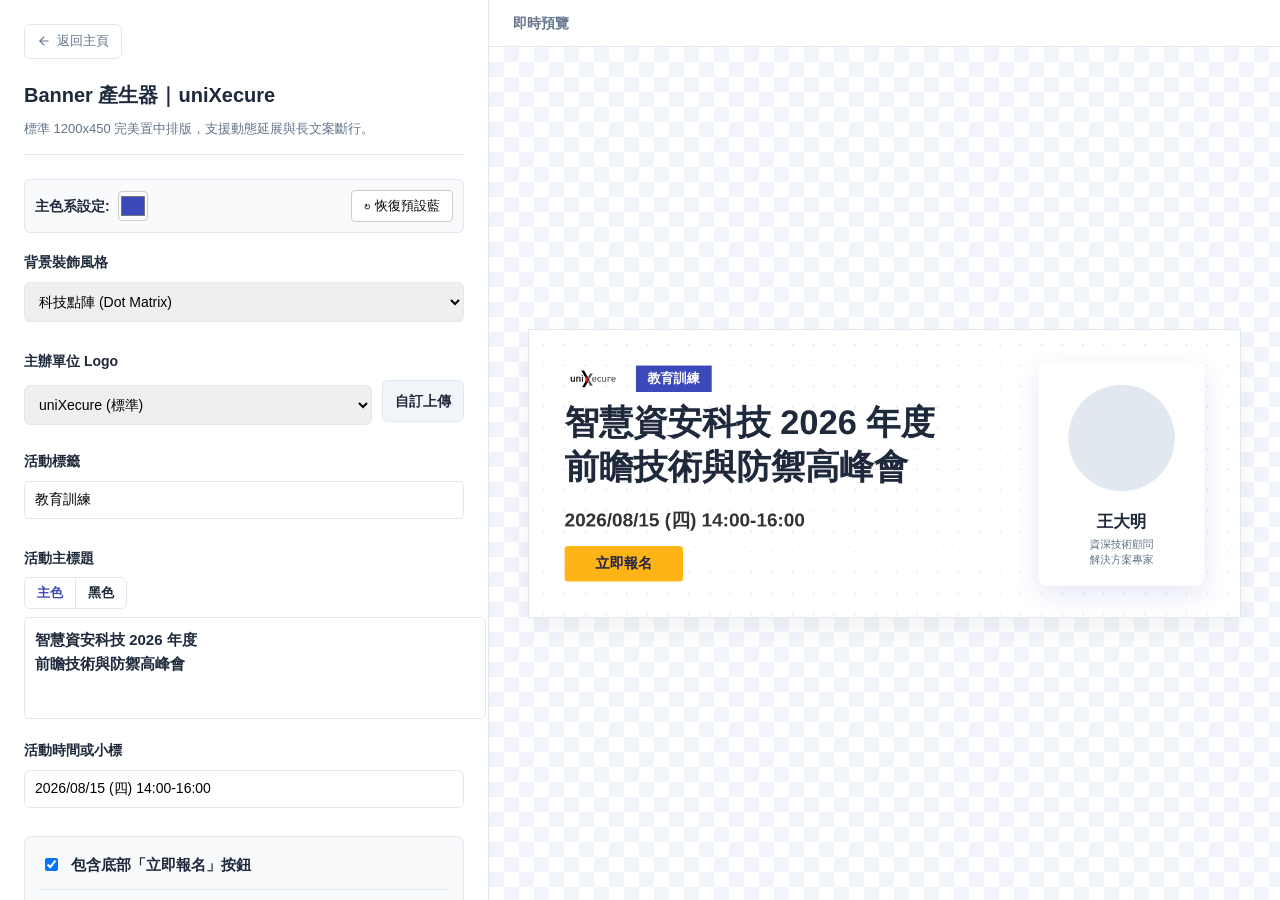
==== commit 05d83372: "串接新svg" ====
--- a/banner-maker/index.html
+++ b/banner-maker/index.html
@@ -36,11 +36,11 @@
     </div>
 
     <div class="form-group">
-      <label>主辦單位 Logo URL (支援網址或本機上傳)</label>
+      <label>主辦單位 Logo</label>
       <div class="file-upload-wrapper">
-        <input type="text" id="f-logo-url" class="input-field" value="../assets/logos/unixecure/full.svg" oninput="loadLogoUrl()" style="margin-bottom: 0;">
+        <select id="f-logo-select" class="input-field" onchange="loadLogoUrl()" style="margin-bottom: 0;"></select>
         <label class="file-upload-btn">
-          上傳檔案
+          自訂上傳
           <input type="file" id="f-logo" accept="image/png, image/jpeg, image/svg+xml" onchange="handleImageUpload(event, 'logo')">
         </label>
       </div>
@@ -122,6 +122,13 @@
     </div>
   </div>
 
+  
+
+  <script src="../js/common.js" defer></script>
+  <script src="script.js" defer></script>
+</body>
+</html>
+
   <script src="script.js" defer></script>
 </body>
 </html>
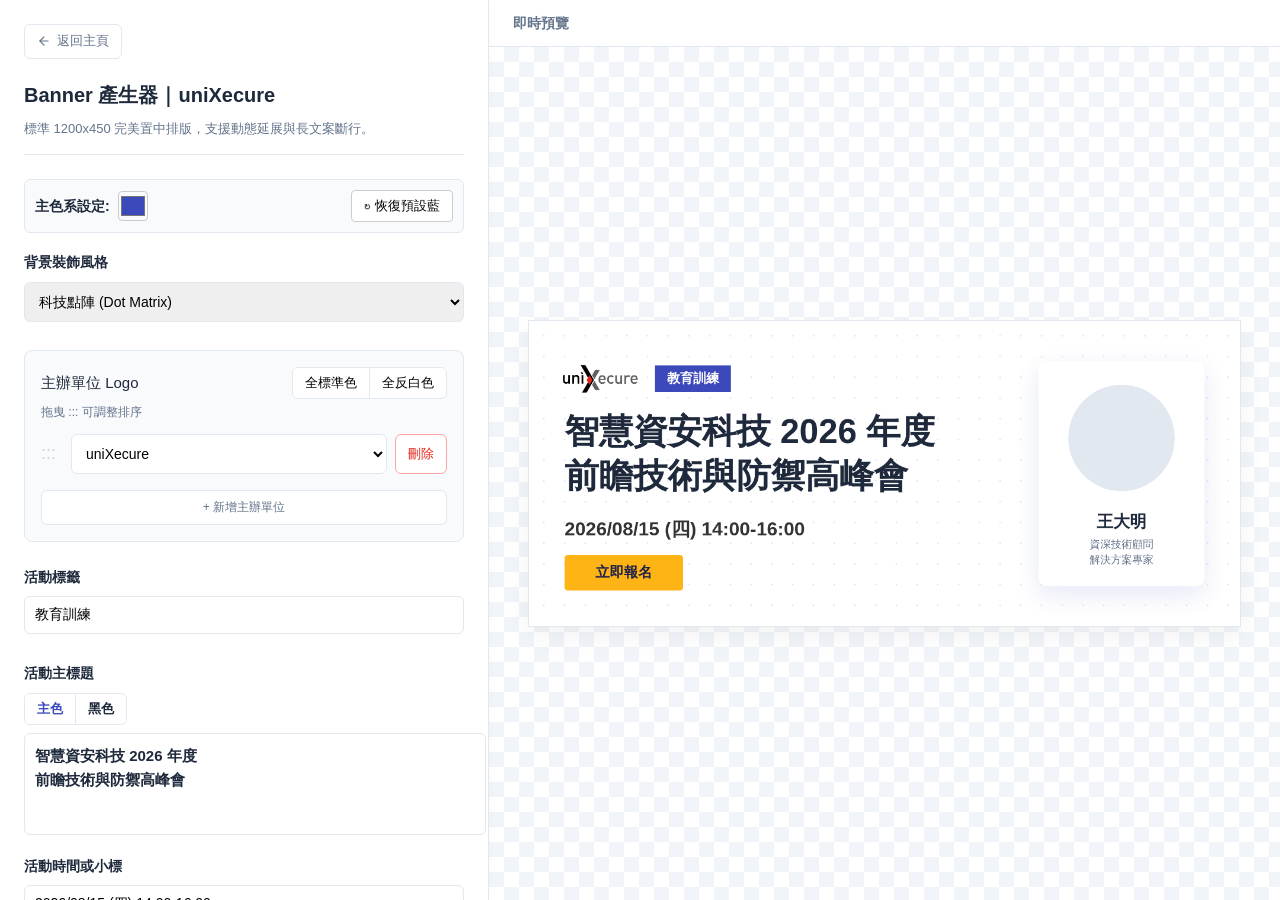
==== commit 00d375f4: "fix" ====
--- a/banner-maker/index.html
+++ b/banner-maker/index.html
@@ -35,15 +35,18 @@
       </select>
     </div>
 
-    <div class="form-group">
-      <label>主辦單位 Logo</label>
-      <div class="file-upload-wrapper">
-        <select id="f-logo-select" class="input-field" onchange="loadLogoUrl()" style="margin-bottom: 0;"></select>
-        <label class="file-upload-btn">
-          自訂上傳
-          <input type="file" id="f-logo" accept="image/png, image/jpeg, image/svg+xml" onchange="handleImageUpload(event, 'logo')">
-        </label>
+    <div class="section-card">
+      <div style="display: flex; justify-content: space-between; align-items: center; margin-bottom: 12px;">
+        <label style="margin: 0; font-size: 15px;">主辦單位 Logo</label>
+        <div class="toolbar" style="margin: 0;">
+          <button type="button" class="toolbar-btn" onclick="toggleAllLogoColors('full')">全標準色</button>
+          <button type="button" class="toolbar-btn" onclick="toggleAllLogoColors('white')">全反白色</button>
+        </div>
       </div>
+      <p style="font-size:12px; color:var(--text-muted); margin-top:-8px; margin-bottom:12px;">拖曳 ::: 可調整排序</p>
+      
+      <div id="banner-logo-list" style="display: flex; flex-direction: column; gap: 8px;"></div>
+      <button type="button" class="btn-sm-outline" style="width: 100%; margin-top: 12px;" onclick="addBannerLogo()">+ 新增主辦單位</button>
     </div>
 
     <div class="form-group">
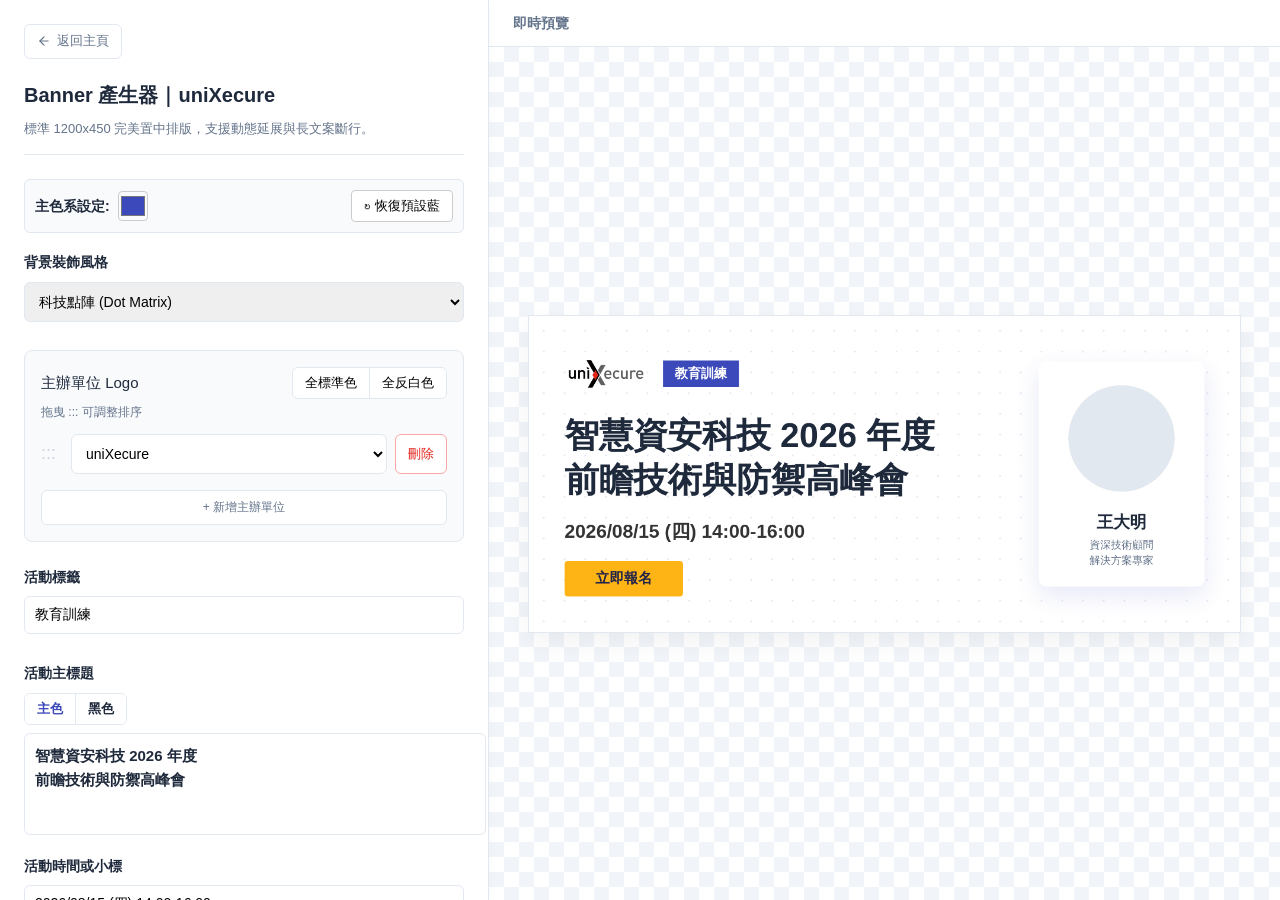
==== commit 6ee022bc: "logo尺寸" ====
--- a/banner-maker/index.html
+++ b/banner-maker/index.html
@@ -121,17 +121,11 @@
     </div>
     
     <div class="canvas-wrapper">
-      <canvas id="bannerCanvas"></canvas>
+      <canvas id="bannerCanvas" width="1200" height="450"></canvas>
     </div>
   </div>
-
-  
 
   <script src="../js/common.js" defer></script>
   <script src="script.js" defer></script>
 </body>
-</html>
-
-  <script src="script.js" defer></script>
-</body>
 </html>
--- a/style.css
+++ b/style.css
@@ -239,4 +239,37 @@
 .sortable-content { flex-grow: 1; }
 
 /* EDM iframe 特殊處理 */
-iframe { width: 100%; height: 100%; flex-grow: 1; border: none; background-color: #fff; }+iframe { width: 100%; height: 100%; flex-grow: 1; border: none; background-color: #fff; }
+
+/* =========================================
+   11. 截圖模式專用狀態
+   ========================================= */
+/* 當 body 進入截圖模式時，隱藏左側欄與上方標題 */
+body.screenshot-mode .sidebar { display: none !important; }
+body.screenshot-mode .preview-header { display: none !important; }
+
+/* 浮動提示框樣式 (已移至右下角) */
+.screenshot-hint { 
+  display: none; 
+  position: fixed; 
+  bottom: 20px;       /* 從 top 改為 bottom */
+  right: 20px;        /* 從 left 改為 right */
+  background: rgba(15, 23, 42, 0.95); 
+  color: #fff; 
+  padding: 14px 20px; 
+  border-radius: 8px; 
+  font-size: 13px; 
+  font-weight: bold; 
+  z-index: 10000; 
+  box-shadow: 0 4px 12px rgba(0,0,0,0.2); 
+  text-align: left;   /* 改為靠左對齊，排版更清爽 */
+  backdrop-filter: blur(4px);
+  cursor: pointer;    /* 提示使用者可以點擊 */
+}
+
+/* 鍵盤快捷鍵樣式 */
+.screenshot-hint code { background: rgba(255,255,255,0.2); padding: 2px 6px; border-radius: 4px; margin: 0 4px; }
+
+/* 只有在截圖模式時才顯示提示框 */
+body.screenshot-mode .screenshot-hint { display: block; animation: fadeInUp 0.3s ease-out; }
+@keyframes fadeInUp { from { opacity: 0; transform: translateY(10px); } to { opacity: 1; transform: translateY(0); } }
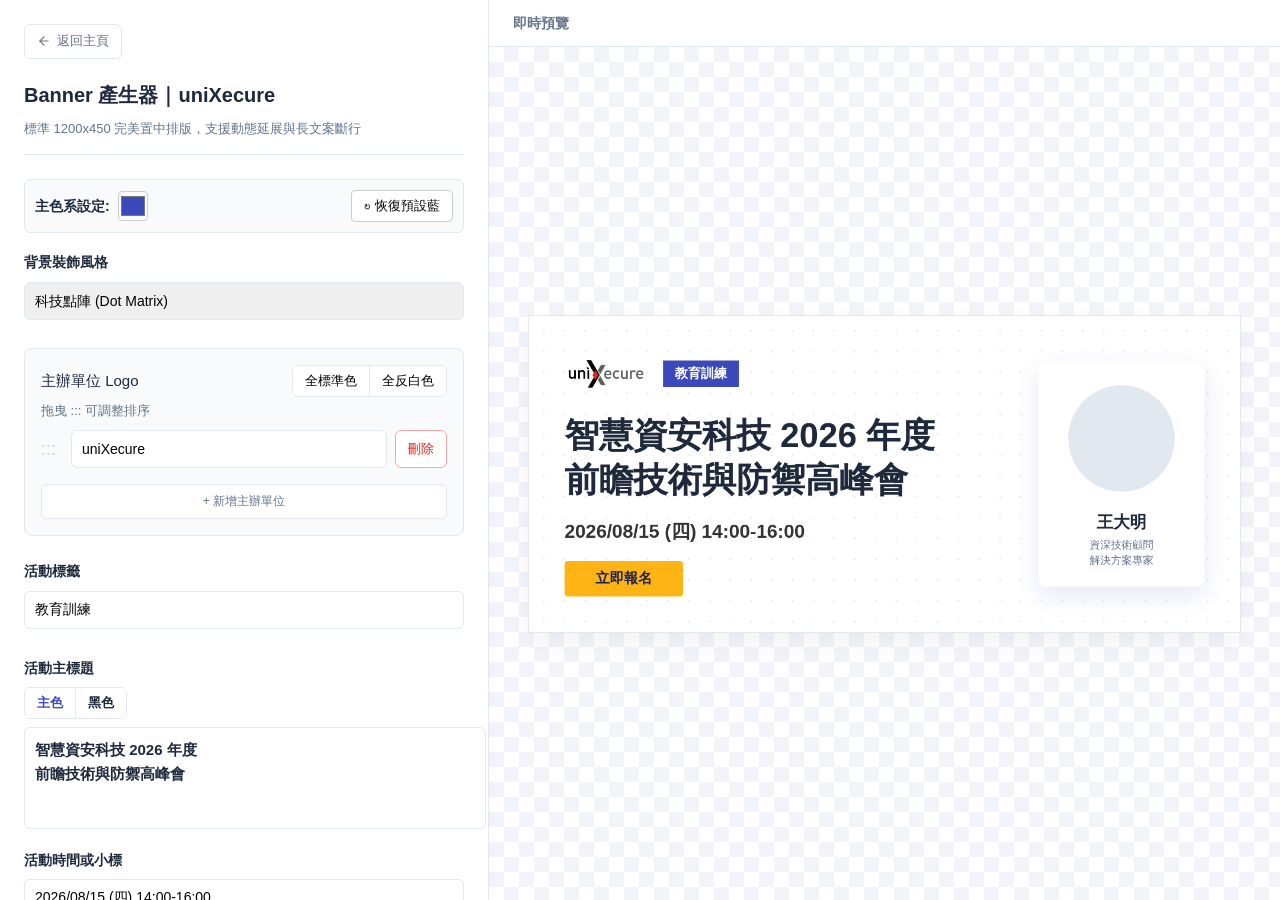
==== commit a8ed05f4: "調整 EDM 產生器：CTA/Logo 區塊優化、PDF 匯出、說明文字精簡 - EDM 產生器：Banner 建議比例改為 2.7:1、Logo 區塊移至頁尾且移除標題、   CTA 相關欄位整合為" ====
--- a/banner-maker/index.html
+++ b/banner-maker/index.html
@@ -15,7 +15,7 @@
     </a>
     <div class="header">
       <h1>Banner 產生器｜uniXecure</h1>
-      <p>標準 1200x450 完美置中排版，支援動態延展與長文案斷行。</p>
+      <p>標準 1200x450 完美置中排版，支援動態延展與長文案斷行</p>
     </div>
 
     <div class="color-picker-group">
@@ -43,7 +43,7 @@
           <button type="button" class="toolbar-btn" onclick="toggleAllLogoColors('white')">全反白色</button>
         </div>
       </div>
-      <p style="font-size:12px; color:var(--text-muted); margin-top:-8px; margin-bottom:12px;">拖曳 ::: 可調整排序</p>
+      <p class="field-hint" style="margin-top:-8px;">拖曳 ::: 可調整排序</p>
       
       <div id="banner-logo-list" style="display: flex; flex-direction: column; gap: 8px;"></div>
       <button type="button" class="btn-sm-outline" style="width: 100%; margin-top: 12px;" onclick="addBannerLogo()">+ 新增主辦單位</button>
@@ -83,7 +83,8 @@
       </label>
       <div id="speaker-fields">
         <div class="form-group">
-          <label>講者照片 (自動裁切為圓形)</label>
+          <label>講者照片</label>
+          <p class="field-hint" style="margin-top:-4px;">自動裁切為圓形</p>
           <div class="file-upload-wrapper">
             <label class="file-upload-btn">
               選擇檔案
@@ -98,7 +99,8 @@
         </div>
 
         <div class="form-group" style="margin-bottom: 0;">
-          <label>講者職稱 / 單位 (支援長文案與自動換行)</label>
+          <label>講者職稱 / 單位</label>
+          <p class="field-hint" style="margin-top:-4px;">支援長文案與自動換行</p>
           <textarea id="f-speaker-title" class="input-field" style="min-height: 70px; resize: vertical; margin-bottom: 0;" oninput="drawCanvas()">資深技術顧問
 解決方案專家</textarea>
         </div>
--- a/style.css
+++ b/style.css
@@ -72,11 +72,13 @@
    ========================================= */
 .form-group { margin-bottom: 20px; }
 .form-group label { display: block; font-size: 14px; font-weight: bold; margin-bottom: 8px; color: var(--text-main); }
+.field-hint { margin: 4px 0 10px 0; font-size: 13px; color: var(--text-muted); line-height: 1.5; }
 
 .input-field {
   width: 100%; padding: 10px; border: 1px solid var(--border-color);
   border-radius: 6px; font-size: 14px; box-sizing: border-box;
   transition: border-color 0.2s; margin-bottom: 8px;
+  -webkit-appearance: none; appearance: none;
 }
 .input-field:focus { outline: none; border-color: var(--primary); box-shadow: 0 0 0 3px rgba(60, 73, 186, 0.1); }
 
